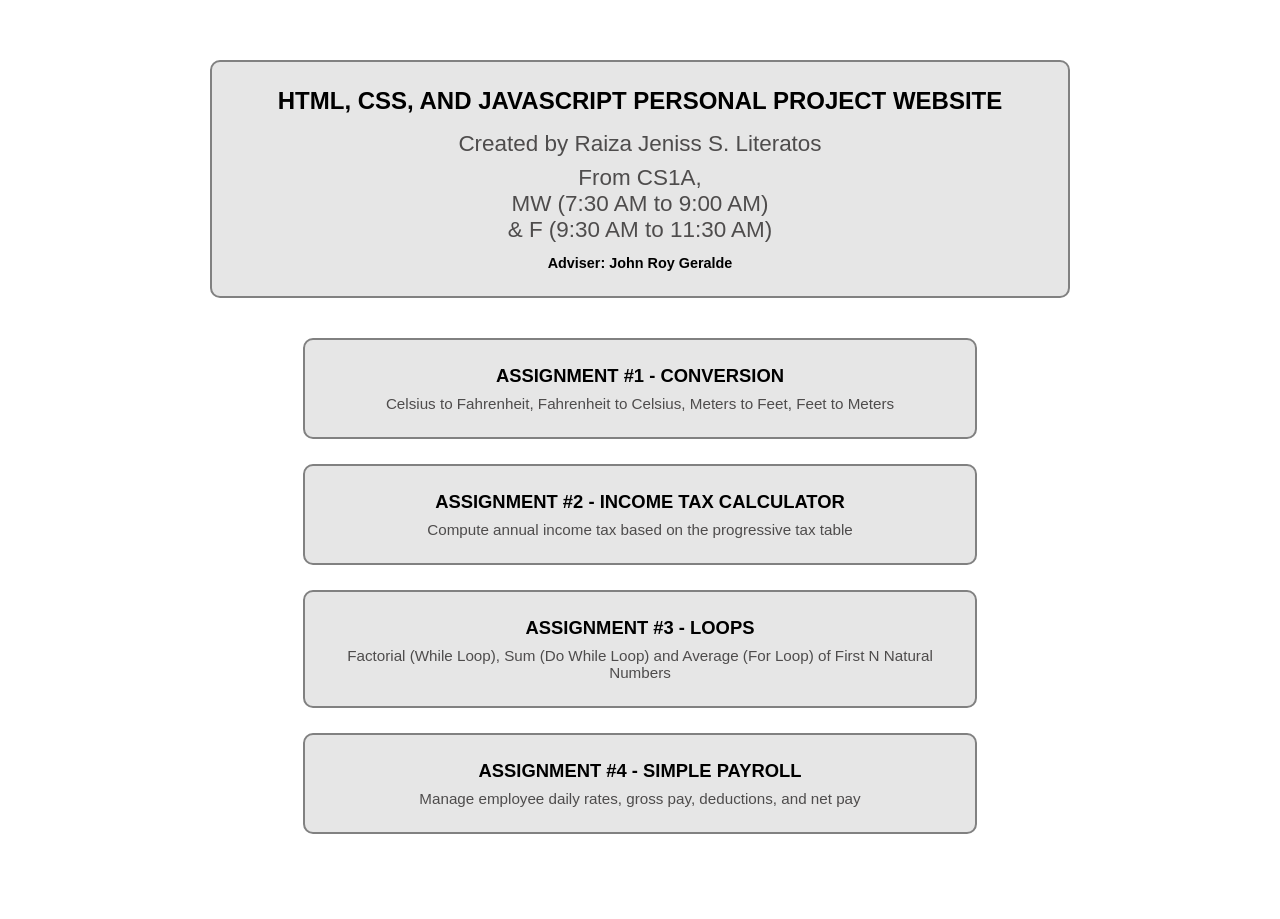
==== index.html @ 1a22cbee "Add files via upload" ====
<!DOCTYPE html>
<html lang="en">
  <head>
    <meta charset="UTF-8" />
    <title>Personal Main Website</title>
    <link rel="stylesheet" href="/global.css" />
    <link rel="icon" href="data:image/svg+xml,<svg xmlns=%22http://www.w3.org/2000/svg%22 viewBox=%220 0 100 100%%3E%3Ctext y=%22.9em%22 font-size=%2290%22%3E🏠%3C/text%3E%3C/svg%3E">    <style>
      body {
        font-family: Arial, sans-serif;
        margin: 0;
        padding: 20px;
        text-align: center;
      }
      .container {
        margin: 0 auto;
        padding-top: 20px;
        padding-bottom: 40px;
      }
      .header-box {
        background-color: #e6e6e6;
        width: 65%;
        padding: 25px;
        margin: 20px auto 40px auto;
        border-radius: 10px;
        border: 2px solid rgb(129, 129, 129);
      }
      .header-box h1 {
        margin-top: 0;
        text-transform: uppercase;
        font-size: 1.5rem;
      }
      .header-box h3 {
        margin: 8px 0;
        color: rgb(78, 76, 76);
        font-weight: normal;
      }
      .header-box h6 {
        margin: 12px 0 0 0;
        font-size: 0.9rem;
        color: black;
      }
      /* Clickable assignment cards matching your box style */
      .box-link {
        display: block;
        text-decoration: none;
        color: black;
        background-color: #e6e6e6;
        width: 50%;
        padding: 25px;
        margin: 25px auto;
        border-radius: 10px;
        border: 2px solid rgb(129, 129, 129);
        transition: width 0.3s ease, background-color 0.3s ease, box-shadow 0.3s ease;
        cursor: pointer;
      }
      .box-link:hover {
        width: 60%;
        background-color: #dcdcdc;
        box-shadow: 0 4px 12px rgba(0, 0, 0, 0.15);
      }
      .box-link h3 {
        margin: 0 0 8px 0;
        font-size: 1.15rem;
        text-transform: uppercase;
      }
      .box-link p {
        margin: 0;
        color: rgb(78, 76, 76);
        font-size: 0.95rem;
      }
    </style>
  </head>
  <body>
    <div class="container">
      <!-- Header Info Card -->
      <div class="header-box">
        <h1>HTML, CSS, and JavaScript Personal Project Website</h1>
        <h3>Created by Raiza Jeniss S. Literatos</h3>
        <h3>From CS1A, <br> MW (7:30 AM to 9:00 AM) <br> & F (9:30 AM to 11:30 AM)</h3>
        <h6>Adviser: John Roy Geralde</h6>
      </div>

      <!-- Assignment Cards -->
      <a href="/conversion.html" class="box-link">
        <h3>Assignment #1 - Conversion</h3>
        <p>Celsius to Fahrenheit, Fahrenheit to Celsius, Meters to Feet, Feet to Meters</p>
      </a>

      <a href="/tax-calculator.html" class="box-link">
        <h3>Assignment #2 - Income Tax Calculator</h3>
        <p>Compute annual income tax based on the progressive tax table</p>
      </a>

      <a href="/loops.html" class="box-link">
        <h3>Assignment #3 - Loops</h3>
        <p>Factorial (While Loop), Sum (Do While Loop) and Average (For Loop) of First N Natural Numbers</p>
      </a>

      <a href="/payroll.html" class="box-link">
        <h3>Assignment #4 - Simple Payroll</h3>
        <p>Manage employee daily rates, gross pay, deductions, and net pay</p>
      </a>
    </div>

    <script src="script.js"></script>
  </body>
</html>
---- global.css ----
body{
  padding: 25px;
  font-family: Arial, Helvetica, sans-serif;
  text-align: center;
  font-size: 1.2rem;
}

p {
   color: rgb(59, 59, 59);
}

h2 {
  text-align: center;
  font-size: 2rem;
}

input {
  width: 150px;
  padding: 10px;
  border-radius: 10px;
  outline: none;
  font-size: 1.1rem;
}

button {
  width: 100px;
  padding: 7px;
  border-radius: 10px;
  font-size: 1.1rem;
  }
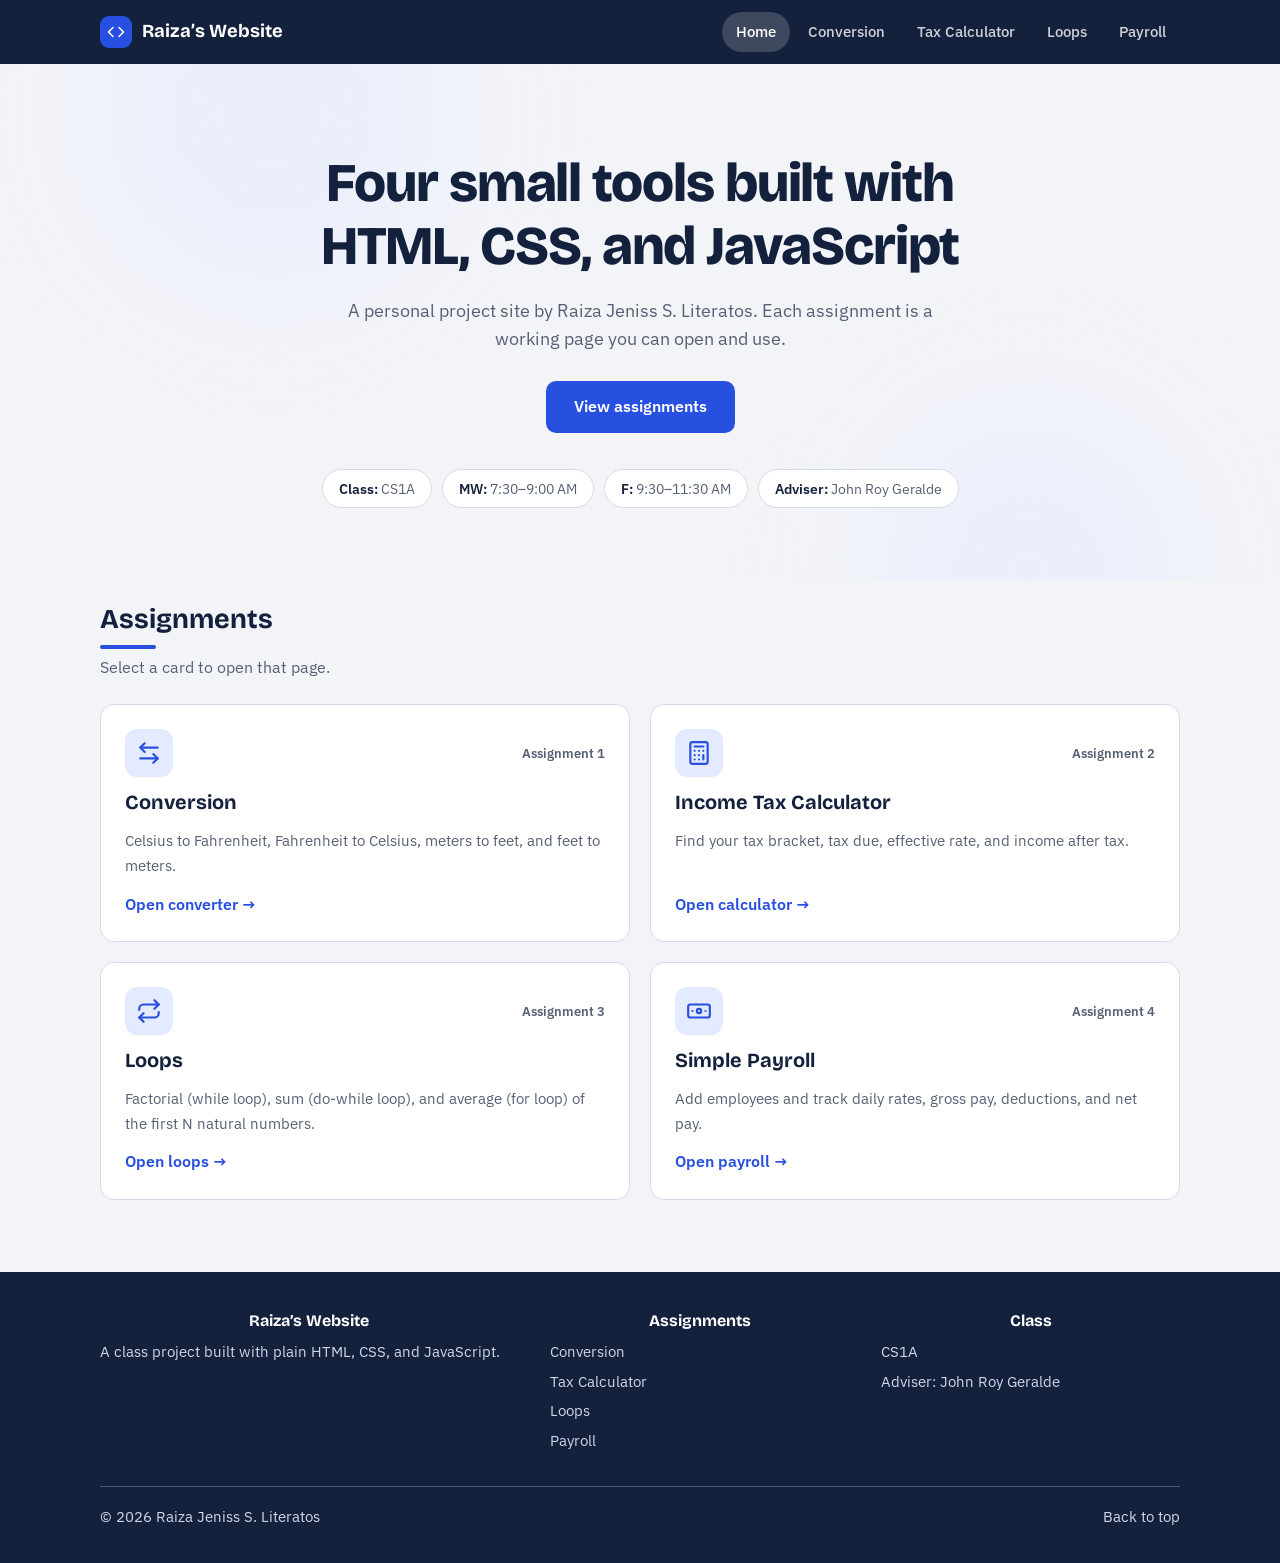
==== commit a21c6413: "Add files via upload" ====
--- a/index.html
+++ b/index.html
@@ -1,107 +1,392 @@
 <!DOCTYPE html>
 <html lang="en">
-  <head>
-    <meta charset="UTF-8" />
-    <title>Personal Main Website</title>
-    <link rel="stylesheet" href="/global.css" />
-    <link rel="icon" href="data:image/svg+xml,<svg xmlns=%22http://www.w3.org/2000/svg%22 viewBox=%220 0 100 100%%3E%3Ctext y=%22.9em%22 font-size=%2290%22%3E🏠%3C/text%3E%3C/svg%3E">    <style>
-      body {
-        font-family: Arial, sans-serif;
-        margin: 0;
-        padding: 20px;
-        text-align: center;
+<head>
+  <meta charset="UTF-8" />
+  <meta name="viewport" content="width=device-width, initial-scale=1" />
+  <title>Raiza’s Project Website</title>
+  <link rel="stylesheet" href="/global.css" />
+  <link rel="icon" href="data:image/svg+xml,<svg xmlns='http://www.w3.org/2000/svg' viewBox='0 0 24 24'><rect width='24' height='24' rx='6' fill='%232850e0'/><g fill='none' stroke='white' stroke-width='2' stroke-linecap='round' stroke-linejoin='round' transform='translate(4 4) scale(.67)'><polyline points='16 18 22 12 16 6'/><polyline points='8 6 2 12 8 18'/></g></svg>" />
+  <link rel="preconnect" href="https://fonts.googleapis.com" />
+  <link rel="preconnect" href="https://fonts.gstatic.com" crossorigin />
+  <link href="https://fonts.googleapis.com/css2?family=Bricolage+Grotesque:wght@600;700;800&family=IBM+Plex+Sans:wght@400;500;600&display=swap" rel="stylesheet" />
+  <style>
+    :root {
+      --bg: #f2f4f8;
+      --surface: #ffffff;
+      --ink: #14213d;
+      --muted: #566074;
+      --line: #d5dbe6;
+      --accent: #2850e0;
+      --accent-soft: #e4eaff;
+      --header-bg: #14213d;
+      --header-ink: #ffffff;
+      --radius: 14px;
+      --font-head: "Bricolage Grotesque", "Segoe UI", Arial, sans-serif;
+      --font-body: "IBM Plex Sans", "Segoe UI", Arial, sans-serif;
+    }
+    @media (prefers-color-scheme: dark) {
+      :root {
+        --bg: #0f1522;
+        --surface: #182034;
+        --ink: #eef1f8;
+        --muted: #a2adc2;
+        --line: #2c3752;
+        --accent: #8ba4ff;
+        --accent-soft: #232f55;
+        --header-bg: #0a0f1a;
       }
-      .container {
-        margin: 0 auto;
-        padding-top: 20px;
-        padding-bottom: 40px;
+    }
+
+    * { box-sizing: border-box; }
+    html { scroll-behavior: smooth; }
+    body {
+      margin: 0;
+      padding: 0;
+      display: flex;
+      flex-direction: column;
+      min-height: 100vh;
+      text-align: left;
+      font-family: var(--font-body);
+      font-size: 1rem;
+      line-height: 1.6;
+      color: var(--ink);
+      background: var(--bg);
+    }
+    h1, h2, h3 { font-family: var(--font-head); line-height: 1.15; margin: 0; }
+    a { color: inherit; }
+    :focus-visible { outline: 3px solid var(--accent); outline-offset: 3px; border-radius: 6px; }
+
+    .skip-link {
+      position: absolute; left: 12px; top: -60px;
+      background: var(--accent); color: #fff; padding: 8px 14px; border-radius: 8px; z-index: 100;
+    }
+    .skip-link:focus { top: 12px; }
+
+    .wrap { width: min(1080px, 100% - 40px); margin-inline: auto; }
+
+    /* Header */
+    .site-header {
+      position: sticky; top: 0; z-index: 20;
+      background: var(--header-bg); color: var(--header-ink);
+    }
+    .nav { display: flex; align-items: center; justify-content: space-between; gap: 16px; padding: 12px 0; }
+    .brand {
+      font-family: var(--font-head); font-weight: 700; font-size: 1.15rem;
+      text-decoration: none; color: var(--header-ink); white-space: nowrap;
+    }
+    .brand { display: inline-flex; align-items: center; gap: 10px; }
+    .logo { display: inline-grid; place-items: center; width: 32px; height: 32px; border-radius: 9px; background: var(--accent); color: var(--on-accent); }
+    .logo svg { width: 18px; height: 18px; }
+    .nav-links { display: flex; gap: 4px; overflow-x: auto; scrollbar-width: none; }
+    .nav-links::-webkit-scrollbar { display: none; }
+    .nav-links a {
+      color: rgba(255,255,255,.8); text-decoration: none; font-size: .92rem; font-weight: 500;
+      padding: 8px 14px; border-radius: 999px; white-space: nowrap;
+      transition: background-color .2s, color .2s;
+    }
+    .nav-links a:hover { background: rgba(255,255,255,.12); color: #fff; }
+    .nav-links a[aria-current="page"] { background: rgba(255,255,255,.18); color: #fff; }
+
+    /* Hero */
+    .hero {
+      position: relative; overflow: hidden; text-align: center;
+      padding: 88px 0 72px;
+    }
+    .hero::before, .hero::after {
+      content: ""; position: absolute; z-index: 0; border-radius: 50%;
+      filter: blur(70px); opacity: .55; pointer-events: none;
+    }
+    .hero::before { width: 340px; height: 340px; background: var(--accent-soft); top: -120px; left: 8%; animation: drift 14s ease-in-out infinite alternate; }
+    .hero::after  { width: 300px; height: 300px; background: var(--accent-soft); bottom: -140px; right: 8%; animation: drift 17s ease-in-out infinite alternate-reverse; }
+    .hero-grid { position: relative; z-index: 1; display: flex; flex-direction: column; align-items: center; }
+    .hero-grid > div { width: 100%; }
+    .hero h1 {
+      font-size: clamp(2rem, 5vw, 3.4rem); font-weight: 800; letter-spacing: -0.02em;
+      max-width: 20ch; margin: 0 auto;
+    }
+    .hero-lead { margin: 20px auto 28px; max-width: 56ch; color: var(--muted); font-size: 1.1rem; }
+    .btn {
+      display: inline-block; text-decoration: none; font-weight: 600;
+      background: var(--accent); color: #fff; padding: 13px 28px; border-radius: 10px;
+      transition: transform .15s, filter .2s, box-shadow .2s;
+    }
+    @media (prefers-color-scheme: dark) { .btn { color: #0f1522; } }
+    .btn:hover { filter: brightness(1.1); transform: translateY(-2px); box-shadow: 0 8px 20px rgba(40,80,224,.3); }
+    .meta { display: flex; flex-wrap: wrap; justify-content: center; gap: 10px; margin: 36px 0 0; padding: 0; list-style: none; }
+    .meta li {
+      background: var(--surface); border: 1px solid var(--line); border-radius: 999px;
+      padding: 7px 16px; font-size: .9rem; color: var(--muted);
+    }
+    .meta strong { color: var(--ink); font-weight: 600; }
+
+    /* Entrance animation: one staggered sequence on page load */
+    .rise { animation: rise .7s cubic-bezier(.2,.7,.2,1) backwards; }
+    .d1 { animation-delay: .05s; } .d2 { animation-delay: .2s; } .d3 { animation-delay: .35s; } .d4 { animation-delay: .5s; }
+    @keyframes rise { from { opacity: 0; transform: translateY(22px); } }
+    @keyframes drift { to { transform: translate(40px, 30px) scale(1.12); } }
+
+    /* Cards reveal as they scroll into view */
+    .reveal { --tx: 0px; opacity: 0; transform: translate(var(--tx), 28px); transition: opacity .6s ease, transform .7s cubic-bezier(.2,.7,.2,1); }
+    .grid .card:nth-child(odd) { --tx: -36px; }
+    .grid .card:nth-child(even) { --tx: 36px; }
+    .reveal.in { opacity: 1; transform: none; }
+
+    /* Projects */
+    .projects { padding: 24px 0 72px; }
+    .section-head { margin-bottom: 24px; }
+    .section-head h2 { font-size: 1.7rem; }
+    .section-head p { margin: 6px 0 0; color: var(--muted); }
+    .grid { display: grid; grid-template-columns: repeat(2, 1fr); gap: 20px; }
+    .card {
+      display: flex; flex-direction: column; gap: 14px; text-decoration: none;
+      background: var(--surface); border: 1px solid var(--line); border-radius: var(--radius);
+      padding: 24px; transition: opacity .6s ease, transform .25s cubic-bezier(.2,.7,.2,1), box-shadow .2s, border-color .2s;
+    }
+    .card.in:hover { transform: translateY(-4px); border-color: var(--accent); box-shadow: 0 12px 28px rgba(20,33,61,.12); }
+    .card-top { display: flex; align-items: center; justify-content: space-between; }
+    .icon {
+      color: var(--accent);
+      width: 48px; height: 48px; display: grid; place-items: center; font-size: 1.5rem;
+      background: var(--accent-soft); border-radius: 12px;
+    }
+    .icon svg { width: 26px; height: 26px; }
+    .card:hover .icon { transform: rotate(-8deg) scale(1.08); }
+    .icon { transition: transform .25s; }
+    .badge { font-size: .82rem; font-weight: 600; color: var(--muted); }
+    .card h3 { font-size: 1.25rem; }
+    .card p { margin: 0; color: var(--muted); font-size: .96rem; }
+    .open { margin-top: auto; font-weight: 600; color: var(--accent); }
+    .open span { display: inline-block; transition: transform .2s; }
+    .card:hover .open span { transform: translateX(4px); }
+
+
+    /* Scroll effects */
+    .progress {
+      position: fixed; top: 0; left: 0; right: 0; height: 3px; z-index: 40;
+      background: var(--accent); transform: scaleX(0); transform-origin: left; pointer-events: none;
+    }
+    .site-header { transition: box-shadow .3s; }
+    .nav { transition: padding .3s; }
+    .site-header.scrolled { box-shadow: 0 6px 24px rgba(0,0,0,.25); }
+    .site-header.scrolled .nav { padding: 7px 0; }
+    .hero::before { translate: 0 calc(var(--sy, 0) * -0.25px); }
+    .hero::after  { translate: 0 calc(var(--sy, 0) * 0.2px); }
+    .hero-grid { will-change: transform, opacity; }
+
+    .scroll-cue {
+      display: inline-block; margin-top: 40px; width: 40px; height: 40px; line-height: 38px;
+      border: 2px solid var(--line); border-radius: 50%; text-decoration: none; color: var(--muted);
+      font-size: 1.1rem; animation: bounce 1.8s ease-in-out infinite;
+      transition: border-color .2s, color .2s;
+    }
+    .scroll-cue:hover { border-color: var(--accent); color: var(--accent); }
+    @keyframes bounce { 0%, 100% { transform: translateY(0); } 50% { transform: translateY(9px); } }
+
+    .section-head h2 { display: inline-block; }
+    .section-head h2::after {
+      content: ""; display: block; height: 4px; width: 56px; margin-top: 10px; border-radius: 4px;
+      background: var(--accent); transform: scaleX(0); transform-origin: left;
+      transition: transform .8s cubic-bezier(.2,.7,.2,1) .3s;
+    }
+    .section-head.in h2::after { transform: none; }
+
+    .to-top {
+      position: fixed; right: 20px; bottom: 20px; z-index: 30; width: 46px; height: 46px;
+      border: 0; border-radius: 50%; cursor: pointer; font-size: 1.2rem; font-weight: 700;
+      background: var(--accent); color: #fff; box-shadow: 0 8px 20px rgba(0,0,0,.25);
+      opacity: 0; transform: translateY(16px) scale(.9); pointer-events: none;
+      transition: opacity .3s, transform .3s, filter .2s;
+    }
+    @media (prefers-color-scheme: dark) { .to-top { color: #0f1522; } }
+    .to-top.show { opacity: 1; transform: none; pointer-events: auto; }
+    .to-top.show:hover { transform: translateY(-3px); filter: brightness(1.1); }
+
+    main { flex: 1; }
+
+    /* Footer */
+    .site-footer { background: var(--header-bg); color: #ffffff; padding: 40px 0 28px; }
+    .footer-grid { display: grid; grid-template-columns: 1.4fr 1fr 1fr; gap: 32px; }
+    footer.site-footer h2 { font-size: 1rem; color: #ffffff; margin-bottom: 10px; }
+    footer.site-footer p,
+    footer.site-footer li,
+    footer.site-footer span { color: #cfd6e6; margin: 0 0 6px; font-size: .92rem; }
+    footer.site-footer ul { margin: 0; padding: 0; list-style: none; }
+    footer.site-footer a { color: #cfd6e6; text-decoration: none; font-size: .92rem; }
+    footer.site-footer a:hover { color: #ffffff; text-decoration: underline; }
+    .footer-bottom {
+      display: flex; justify-content: space-between; flex-wrap: wrap; gap: 10px;
+      margin-top: 28px; padding-top: 18px; border-top: 1px solid rgba(255,255,255,.25); font-size: .86rem;
+    }
+
+    @media (max-width: 800px) {
+      .hero { padding: 56px 0 44px; }
+      .grid, .footer-grid { grid-template-columns: 1fr; }
+      .nav { flex-direction: column; align-items: flex-start; gap: 6px; }
+      .nav-links { width: 100%; }
+    }
+    @media (prefers-reduced-motion: reduce) {
+      * { transition: none !important; animation: none !important; scroll-behavior: auto !important; }
+      .rise, .reveal { opacity: 1 !important; transform: none !important; }
+      .section-head h2::after { transform: none !important; }
+      .hero::before, .hero::after { translate: none !important; }
+    }
+  </style>
+</head>
+<body>
+  <div class="progress" id="progress" aria-hidden="true"></div>
+  <a href="#projects" class="skip-link">Skip to assignments</a>
+
+  <header class="site-header">
+    <div class="wrap nav">
+      <a href="/index.html" class="brand"><span class="logo" aria-hidden="true"><svg viewBox="0 0 24 24" fill="none" stroke="currentColor" stroke-width="2" stroke-linecap="round" stroke-linejoin="round" aria-hidden="true"><polyline points="16 18 22 12 16 6"/><polyline points="8 6 2 12 8 18"/></svg></span>Raiza’s Website</a>
+      <nav class="nav-links" aria-label="Main">
+        <a href="/index.html" aria-current="page">Home</a>
+        <a href="/conversion.html">Conversion</a>
+        <a href="/tax-calculator.html">Tax Calculator</a>
+        <a href="/loops.html">Loops</a>
+        <a href="/payroll.html">Payroll</a>
+      </nav>
+    </div>
+  </header>
+
+  <main>
+    <section class="hero">
+      <div class="wrap hero-grid">
+        <div>
+          <h1 class="rise d1">Four small tools built with HTML, CSS, and JavaScript</h1>
+          <p class="hero-lead rise d2">
+            A personal project site by Raiza Jeniss S. Literatos. Each assignment is a working
+            page you can open and use.
+          </p>
+          <a href="#projects" class="btn rise d3">View assignments</a>
+          <ul class="meta rise d4">
+            <li><strong>Class:</strong> CS1A</li>
+            <li><strong>MW:</strong> 7:30–9:00 AM</li>
+            <li><strong>F:</strong> 9:30–11:30 AM</li>
+            <li><strong>Adviser:</strong> John Roy Geralde</li>
+          </ul>
+        </div>
+      </div>
+    </section>
+
+    <section class="projects" id="projects">
+      <div class="wrap">
+        <div class="section-head reveal">
+          <h2>Assignments</h2>
+          <p>Select a card to open that page.</p>
+        </div>
+        <div class="grid">
+          <a href="/conversion.html" class="card reveal">
+            <div class="card-top"><div class="icon"><svg viewBox="0 0 24 24" fill="none" stroke="currentColor" stroke-width="2" stroke-linecap="round" stroke-linejoin="round" aria-hidden="true"><path d="M8 3 4 7l4 4"/><path d="M4 7h16"/><path d="m16 21 4-4-4-4"/><path d="M20 17H4"/></svg></div><span class="badge">Assignment 1</span></div>
+            <h3>Conversion</h3>
+            <p>Celsius to Fahrenheit, Fahrenheit to Celsius, meters to feet, and feet to meters.</p>
+            <span class="open">Open converter <span aria-hidden="true">→</span></span>
+          </a>
+
+          <a href="/tax-calculator.html" class="card reveal">
+            <div class="card-top"><div class="icon"><svg viewBox="0 0 24 24" fill="none" stroke="currentColor" stroke-width="2" stroke-linecap="round" stroke-linejoin="round" aria-hidden="true"><rect width="16" height="20" x="4" y="2" rx="2"/><line x1="8" x2="16" y1="6" y2="6"/><line x1="16" x2="16" y1="14" y2="18"/><path d="M16 10h.01M12 10h.01M8 10h.01M12 14h.01M8 14h.01M12 18h.01M8 18h.01"/></svg></div><span class="badge">Assignment 2</span></div>
+            <h3>Income Tax Calculator</h3>
+            <p>Find your tax bracket, tax due, effective rate, and income after tax.</p>
+            <span class="open">Open calculator <span aria-hidden="true">→</span></span>
+          </a>
+
+          <a href="/loops.html" class="card reveal">
+            <div class="card-top"><div class="icon"><svg viewBox="0 0 24 24" fill="none" stroke="currentColor" stroke-width="2" stroke-linecap="round" stroke-linejoin="round" aria-hidden="true"><path d="m17 2 4 4-4 4"/><path d="M3 11v-1a4 4 0 0 1 4-4h14"/><path d="m7 22-4-4 4-4"/><path d="M21 13v1a4 4 0 0 1-4 4H3"/></svg></div><span class="badge">Assignment 3</span></div>
+            <h3>Loops</h3>
+            <p>Factorial (while loop), sum (do-while loop), and average (for loop) of the first N natural numbers.</p>
+            <span class="open">Open loops <span aria-hidden="true">→</span></span>
+          </a>
+
+          <a href="/payroll.html" class="card reveal">
+            <div class="card-top"><div class="icon"><svg viewBox="0 0 24 24" fill="none" stroke="currentColor" stroke-width="2" stroke-linecap="round" stroke-linejoin="round" aria-hidden="true"><rect width="20" height="12" x="2" y="6" rx="2"/><circle cx="12" cy="12" r="2"/><path d="M6 12h.01M18 12h.01"/></svg></div><span class="badge">Assignment 4</span></div>
+            <h3>Simple Payroll</h3>
+            <p>Add employees and track daily rates, gross pay, deductions, and net pay.</p>
+            <span class="open">Open payroll <span aria-hidden="true">→</span></span>
+          </a>
+        </div>
+      </div>
+    </section>
+  </main>
+
+  <footer class="site-footer">
+    <div class="wrap">
+      <div class="footer-grid">
+        <div class="reveal">
+          <h2>Raiza’s Website</h2>
+          <p>A class project built with plain HTML, CSS, and JavaScript.</p>
+        </div>
+        <div class="reveal">
+          <h2>Assignments</h2>
+          <ul>
+            <li><a href="/conversion.html">Conversion</a></li>
+            <li><a href="/tax-calculator.html">Tax Calculator</a></li>
+            <li><a href="/loops.html">Loops</a></li>
+            <li><a href="/payroll.html">Payroll</a></li>
+          </ul>
+        </div>
+        <div class="reveal">
+          <h2>Class</h2>
+          <p>CS1A</p>
+          <p>Adviser: John Roy Geralde</p>
+        </div>
+      </div>
+      <div class="footer-bottom reveal">
+        <span>&copy; <span id="year"></span> Raiza Jeniss S. Literatos</span>
+        <a href="#top" onclick="window.scrollTo({top:0});return false;">Back to top</a>
+      </div>
+    </div>
+  </footer>
+  <button class="to-top" id="toTop" aria-label="Back to top">↑</button>
+
+  <script>
+    document.getElementById("year").textContent = new Date().getFullYear();
+    // Reveal elements as they enter the viewport (staggered by position among siblings)
+    const items = document.querySelectorAll(".reveal");
+    if ("IntersectionObserver" in window) {
+      const io = new IntersectionObserver((entries) => {
+        entries.forEach((e) => {
+          if (!e.isIntersecting) return;
+          const el = e.target;
+          const idx = [...el.parentElement.children].indexOf(el);
+          el.style.transitionDelay = (idx % 3) * 120 + "ms";
+          el.classList.add("in");
+          setTimeout(() => (el.style.transitionDelay = ""), 1200); // keep hover snappy afterwards
+          io.unobserve(el);
+        });
+      }, { threshold: 0.15 });
+      items.forEach((el) => io.observe(el));
+    } else {
+      items.forEach((el) => el.classList.add("in"));
+    }
+
+    // Scroll effects: progress bar, header shadow, hero parallax, back-to-top
+    const header = document.querySelector(".site-header");
+    const progress = document.getElementById("progress");
+    const hero = document.querySelector(".hero");
+    const heroGrid = document.querySelector(".hero-grid");
+    const toTop = document.getElementById("toTop");
+    const reduceMotion = window.matchMedia("(prefers-reduced-motion: reduce)").matches;
+    let ticking = false;
+
+    function onScroll() {
+      const y = window.scrollY;
+      const max = document.documentElement.scrollHeight - window.innerHeight;
+      progress.style.transform = "scaleX(" + (max > 0 ? y / max : 0) + ")";
+      header.classList.toggle("scrolled", y > 20);
+      toTop.classList.toggle("show", y > 400);
+      if (!reduceMotion && y < 1000) {
+        hero.style.setProperty("--sy", y);
+        heroGrid.style.transform = "translateY(" + y * 0.12 + "px)";
+        heroGrid.style.opacity = Math.max(0.15, 1 - y / 550);
       }
-      .header-box {
-        background-color: #e6e6e6;
-        width: 65%;
-        padding: 25px;
-        margin: 20px auto 40px auto;
-        border-radius: 10px;
-        border: 2px solid rgb(129, 129, 129);
-      }
-      .header-box h1 {
-        margin-top: 0;
-        text-transform: uppercase;
-        font-size: 1.5rem;
-      }
-      .header-box h3 {
-        margin: 8px 0;
-        color: rgb(78, 76, 76);
-        font-weight: normal;
-      }
-      .header-box h6 {
-        margin: 12px 0 0 0;
-        font-size: 0.9rem;
-        color: black;
-      }
-      /* Clickable assignment cards matching your box style */
-      .box-link {
-        display: block;
-        text-decoration: none;
-        color: black;
-        background-color: #e6e6e6;
-        width: 50%;
-        padding: 25px;
-        margin: 25px auto;
-        border-radius: 10px;
-        border: 2px solid rgb(129, 129, 129);
-        transition: width 0.3s ease, background-color 0.3s ease, box-shadow 0.3s ease;
-        cursor: pointer;
-      }
-      .box-link:hover {
-        width: 60%;
-        background-color: #dcdcdc;
-        box-shadow: 0 4px 12px rgba(0, 0, 0, 0.15);
-      }
-      .box-link h3 {
-        margin: 0 0 8px 0;
-        font-size: 1.15rem;
-        text-transform: uppercase;
-      }
-      .box-link p {
-        margin: 0;
-        color: rgb(78, 76, 76);
-        font-size: 0.95rem;
-      }
-    </style>
-  </head>
-  <body>
-    <div class="container">
-      <!-- Header Info Card -->
-      <div class="header-box">
-        <h1>HTML, CSS, and JavaScript Personal Project Website</h1>
-        <h3>Created by Raiza Jeniss S. Literatos</h3>
-        <h3>From CS1A, <br> MW (7:30 AM to 9:00 AM) <br> & F (9:30 AM to 11:30 AM)</h3>
-        <h6>Adviser: John Roy Geralde</h6>
-      </div>
-
-      <!-- Assignment Cards -->
-      <a href="/conversion.html" class="box-link">
-        <h3>Assignment #1 - Conversion</h3>
-        <p>Celsius to Fahrenheit, Fahrenheit to Celsius, Meters to Feet, Feet to Meters</p>
-      </a>
-
-      <a href="/tax-calculator.html" class="box-link">
-        <h3>Assignment #2 - Income Tax Calculator</h3>
-        <p>Compute annual income tax based on the progressive tax table</p>
-      </a>
-
-      <a href="/loops.html" class="box-link">
-        <h3>Assignment #3 - Loops</h3>
-        <p>Factorial (While Loop), Sum (Do While Loop) and Average (For Loop) of First N Natural Numbers</p>
-      </a>
-
-      <a href="/payroll.html" class="box-link">
-        <h3>Assignment #4 - Simple Payroll</h3>
-        <p>Manage employee daily rates, gross pay, deductions, and net pay</p>
-      </a>
-    </div>
-
-    <script src="script.js"></script>
-  </body>
+      ticking = false;
+    }
+    window.addEventListener("scroll", () => {
+      if (!ticking) { ticking = true; requestAnimationFrame(onScroll); }
+    }, { passive: true });
+    toTop.addEventListener("click", () => window.scrollTo({ top: 0, behavior: "smooth" }));
+    onScroll();
+  </script>
+  <script src="script.js"></script>
+</body>
 </html>
